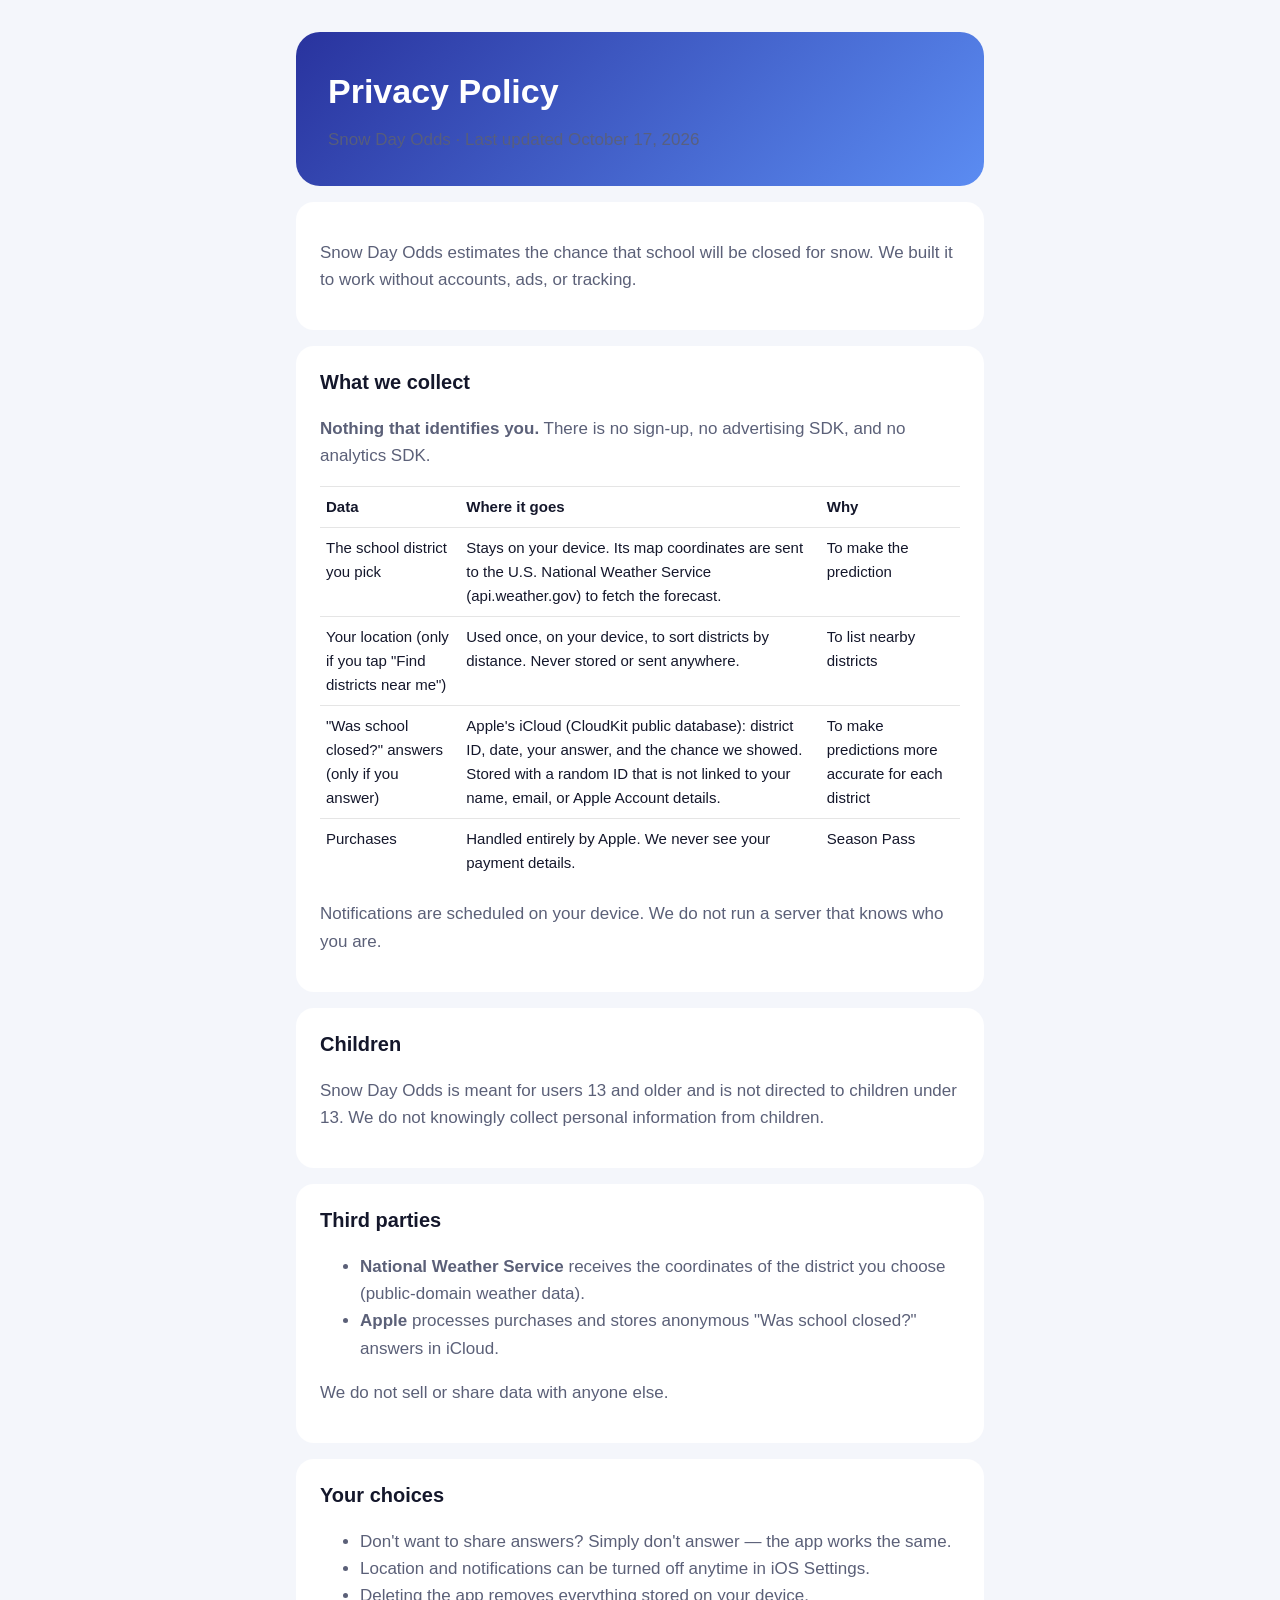
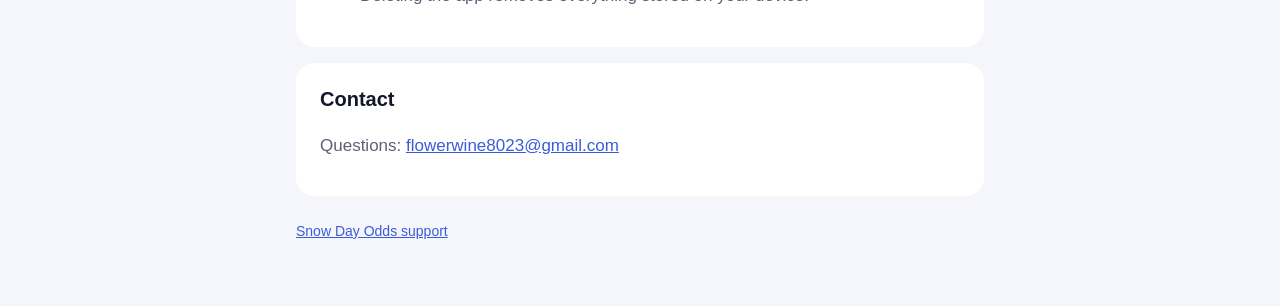
==== privacy/index.html @ 19a6c2b3 "Snow Day Odds support and privacy pages Co-Authored-By: Claude Opus 5.5 <noreply@anthropic.com>" ====
<!doctype html>
<html lang="en">
<head>
<meta charset="utf-8">
<meta name="viewport" content="width=device-width, initial-scale=1">
<title>Snow Day Odds — Privacy Policy</title>
<link rel="stylesheet" href="../style.css">
</head>
<body>
<main>
  <div class="hero">
    <h1>Privacy Policy</h1>
    <p>Snow Day Odds · Last updated October 17, 2026</p>
  </div>
  <section>
    <p>Snow Day Odds estimates the chance that school will be closed for snow. We built it to work without accounts, ads, or tracking.</p>
  </section>
  <section>
    <h2>What we collect</h2>
    <p><strong>Nothing that identifies you.</strong> There is no sign-up, no advertising SDK, and no analytics SDK.</p>
    <table>
      <tr><th>Data</th><th>Where it goes</th><th>Why</th></tr>
      <tr><td>The school district you pick</td><td>Stays on your device. Its map coordinates are sent to the U.S. National Weather Service (api.weather.gov) to fetch the forecast.</td><td>To make the prediction</td></tr>
      <tr><td>Your location (only if you tap "Find districts near me")</td><td>Used once, on your device, to sort districts by distance. Never stored or sent anywhere.</td><td>To list nearby districts</td></tr>
      <tr><td>"Was school closed?" answers (only if you answer)</td><td>Apple's iCloud (CloudKit public database): district ID, date, your answer, and the chance we showed. Stored with a random ID that is not linked to your name, email, or Apple Account details.</td><td>To make predictions more accurate for each district</td></tr>
      <tr><td>Purchases</td><td>Handled entirely by Apple. We never see your payment details.</td><td>Season Pass</td></tr>
    </table>
    <p>Notifications are scheduled on your device. We do not run a server that knows who you are.</p>
  </section>
  <section>
    <h2>Children</h2>
    <p>Snow Day Odds is meant for users 13 and older and is not directed to children under 13. We do not knowingly collect personal information from children.</p>
  </section>
  <section>
    <h2>Third parties</h2>
    <ul>
      <li><strong>National Weather Service</strong> receives the coordinates of the district you choose (public-domain weather data).</li>
      <li><strong>Apple</strong> processes purchases and stores anonymous "Was school closed?" answers in iCloud.</li>
    </ul>
    <p>We do not sell or share data with anyone else.</p>
  </section>
  <section>
    <h2>Your choices</h2>
    <ul>
      <li>Don't want to share answers? Simply don't answer — the app works the same.</li>
      <li>Location and notifications can be turned off anytime in iOS Settings.</li>
      <li>Deleting the app removes everything stored on your device.</li>
    </ul>
  </section>
  <section>
    <h2>Contact</h2>
    <p>Questions: <a href="mailto:flowerwine8023@gmail.com">flowerwine8023@gmail.com</a></p>
  </section>
  <footer><a href="../">Snow Day Odds support</a></footer>
</main>
</body>
</html>
---- style.css ----
:root { --bg: #f4f6fb; --card: #fff; --text: #14172b; --muted: #5b6078; --brand: #3b5cd9; }
@media (prefers-color-scheme: dark) { :root { --bg: #0d0f1a; --card: #171a2b; --text: #eef0fa; --muted: #a2a7c2; --brand: #7a9eff; } }
* { box-sizing: border-box; }
body { margin: 0; background: var(--bg); color: var(--text); font: 17px/1.6 -apple-system, BlinkMacSystemFont, "Segoe UI", sans-serif; }
main { max-width: 720px; margin: 0 auto; padding: 32px 16px 64px; }
.hero { background: linear-gradient(135deg, #29339e, #5b8cf2); color: #fff; border-radius: 24px; padding: 32px; }
.hero h1 { margin: 0 0 8px; font-size: 34px; }
.hero p { margin: 0; opacity: .9; }
section { background: var(--card); border-radius: 18px; padding: 20px 24px; margin-top: 16px; }
h2 { font-size: 20px; margin: 0 0 8px; }
p, li { color: var(--muted); }
a { color: var(--brand); }
table { width: 100%; border-collapse: collapse; font-size: 15px; }
th, td { text-align: left; vertical-align: top; padding: 8px 6px; border-top: 1px solid rgba(127,127,127,.2); }
th { color: var(--text); }
footer { margin-top: 24px; font-size: 14px; color: var(--muted); }
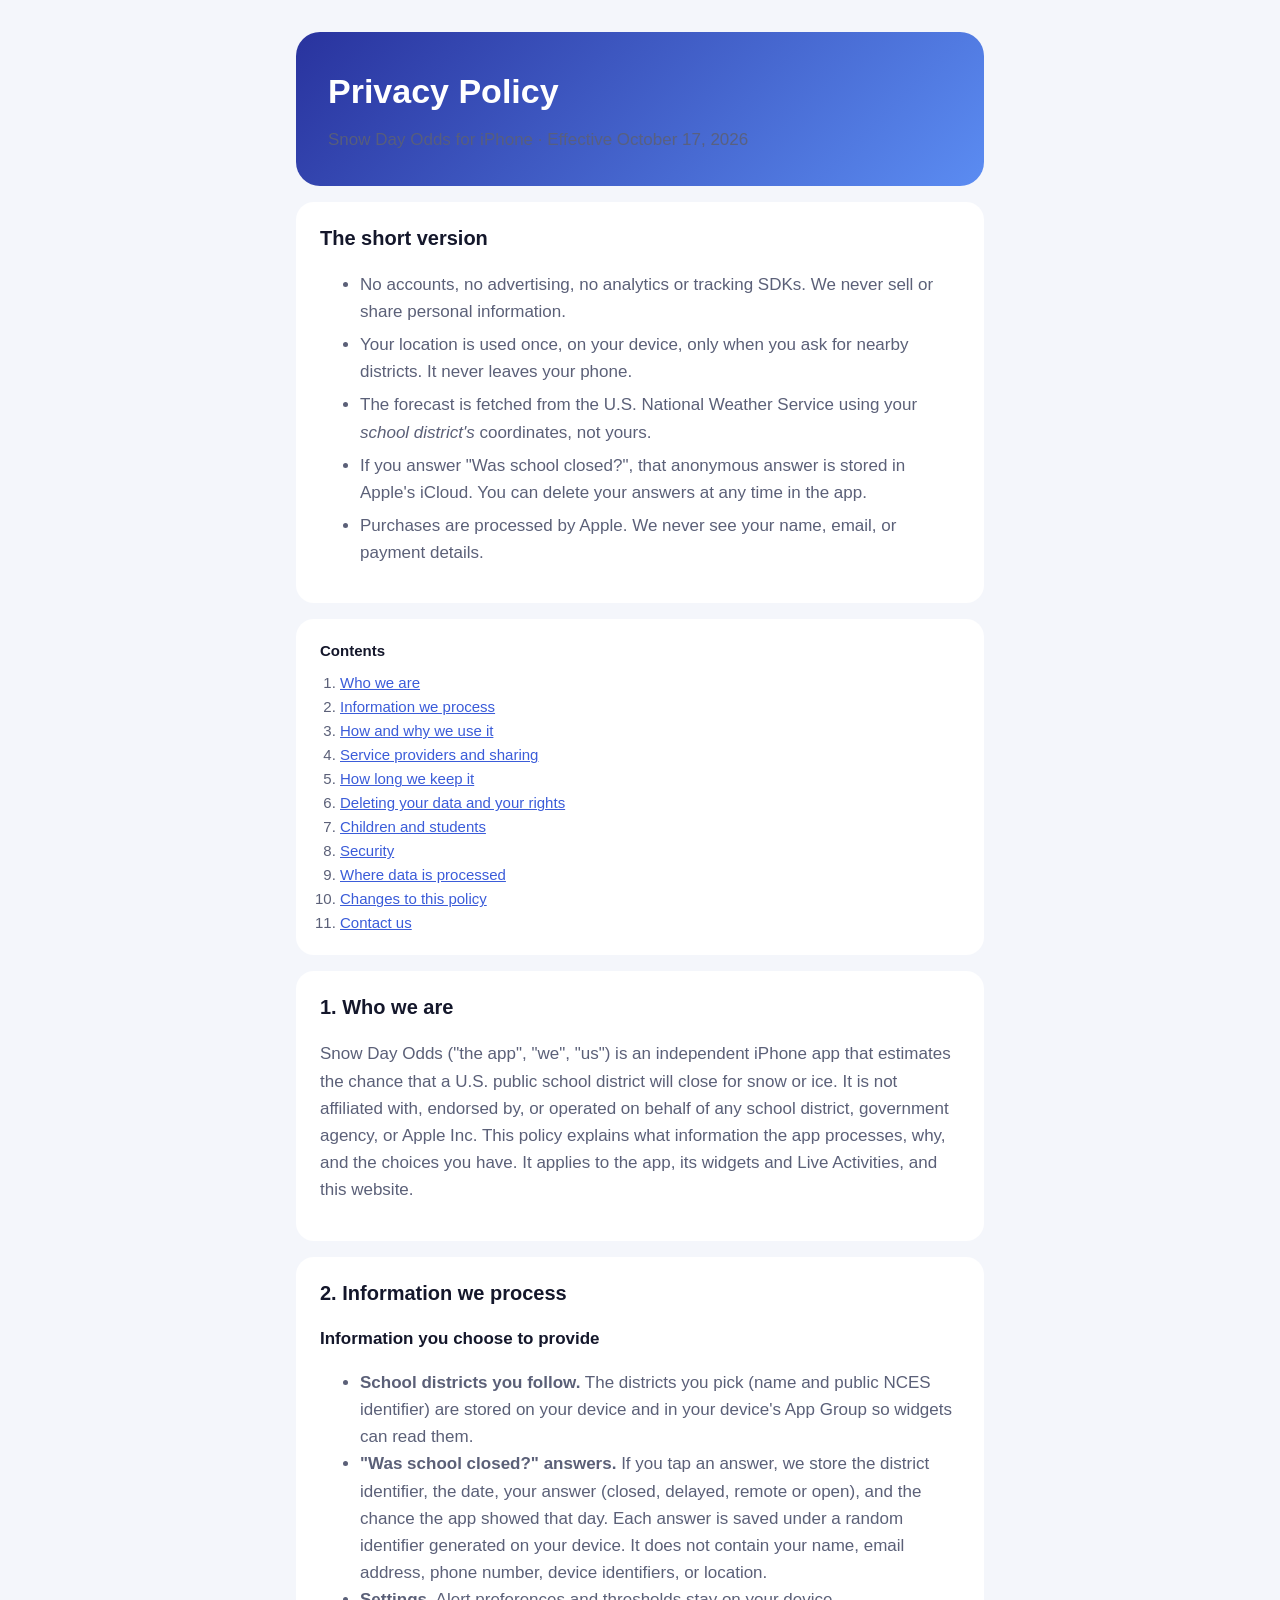
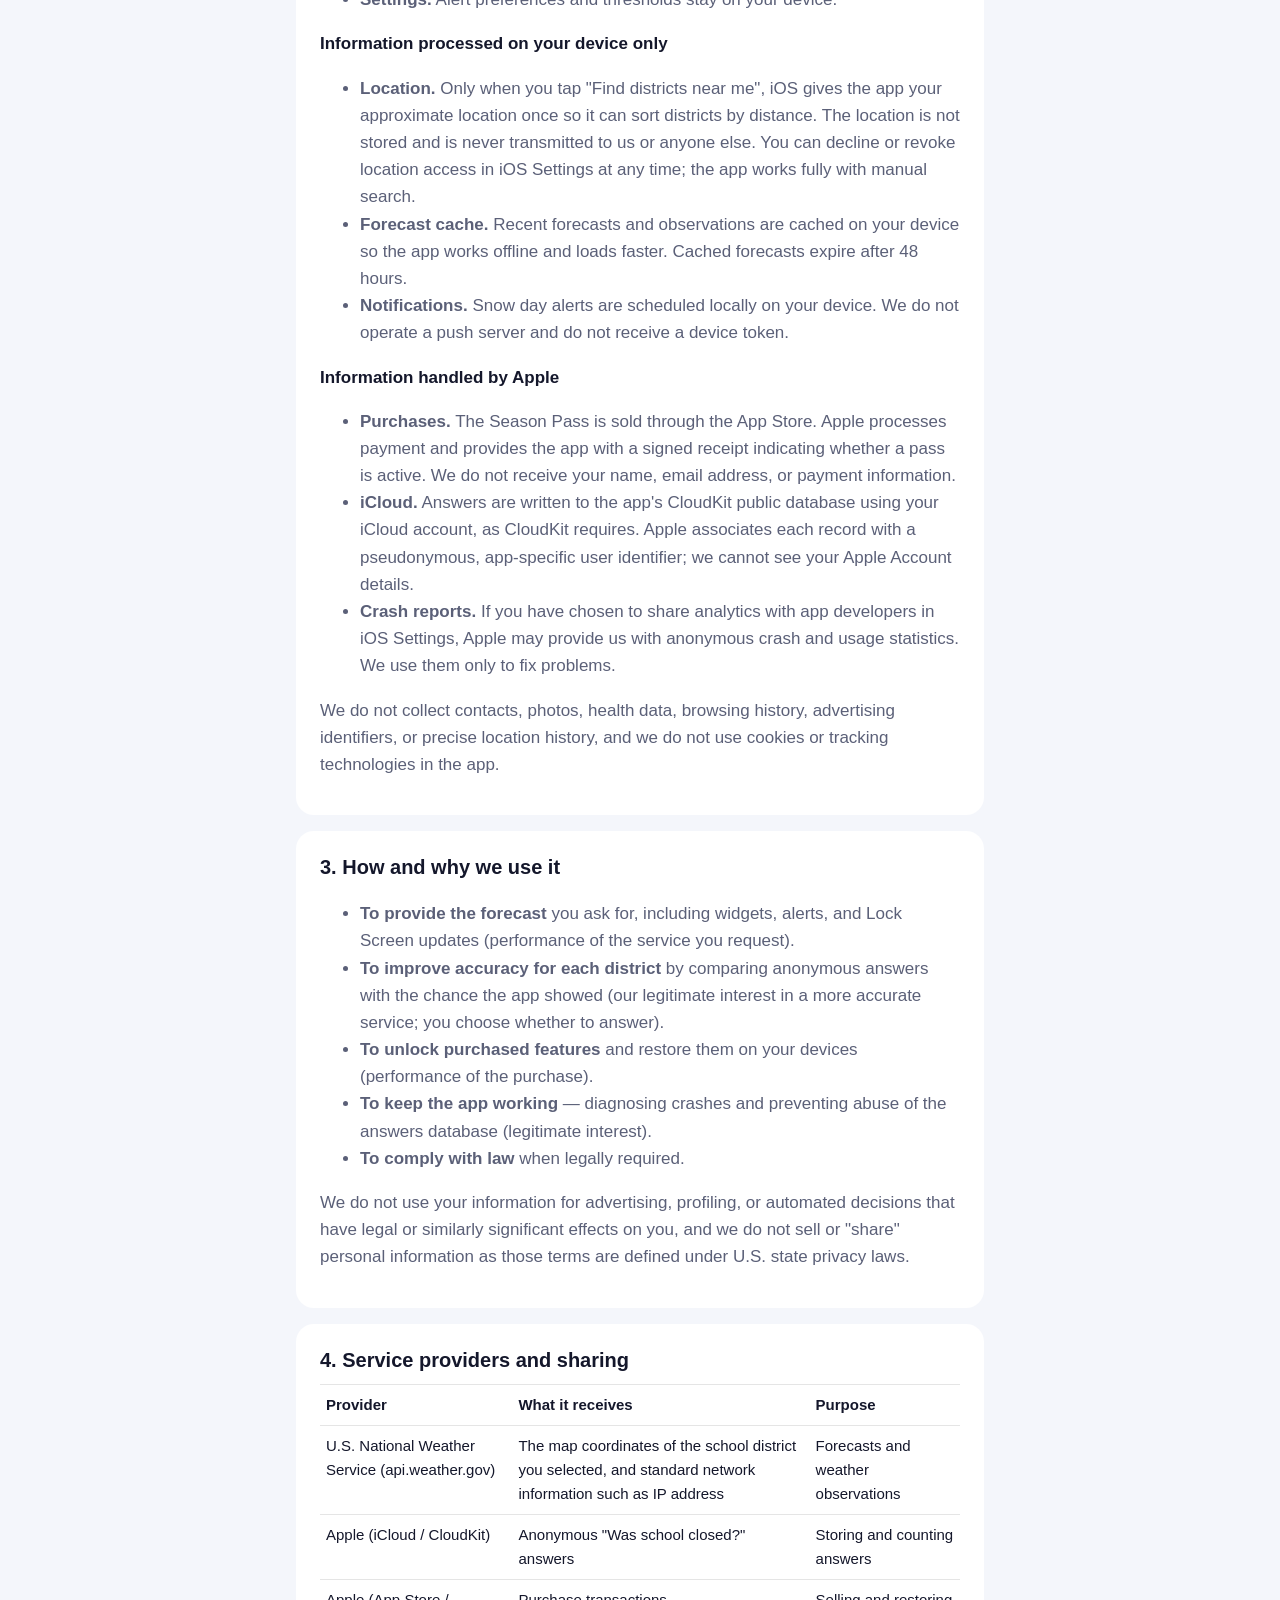
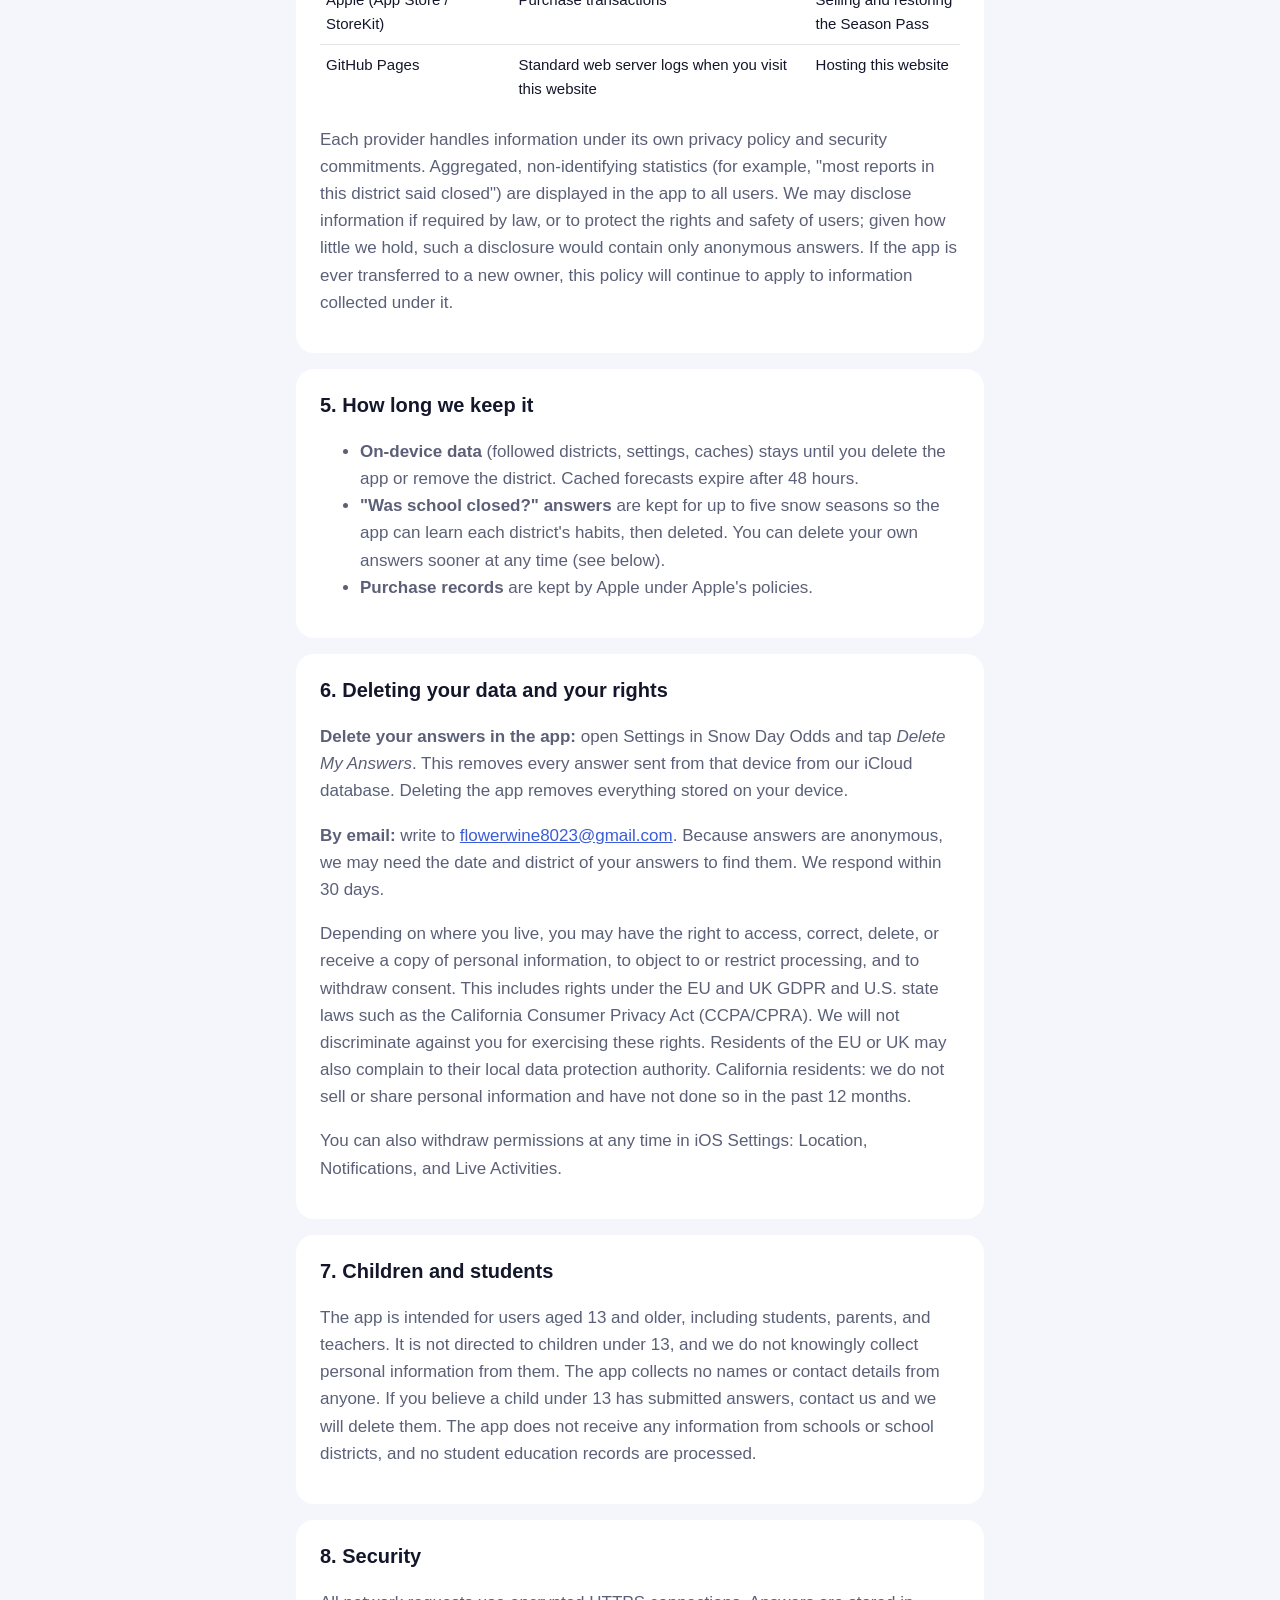
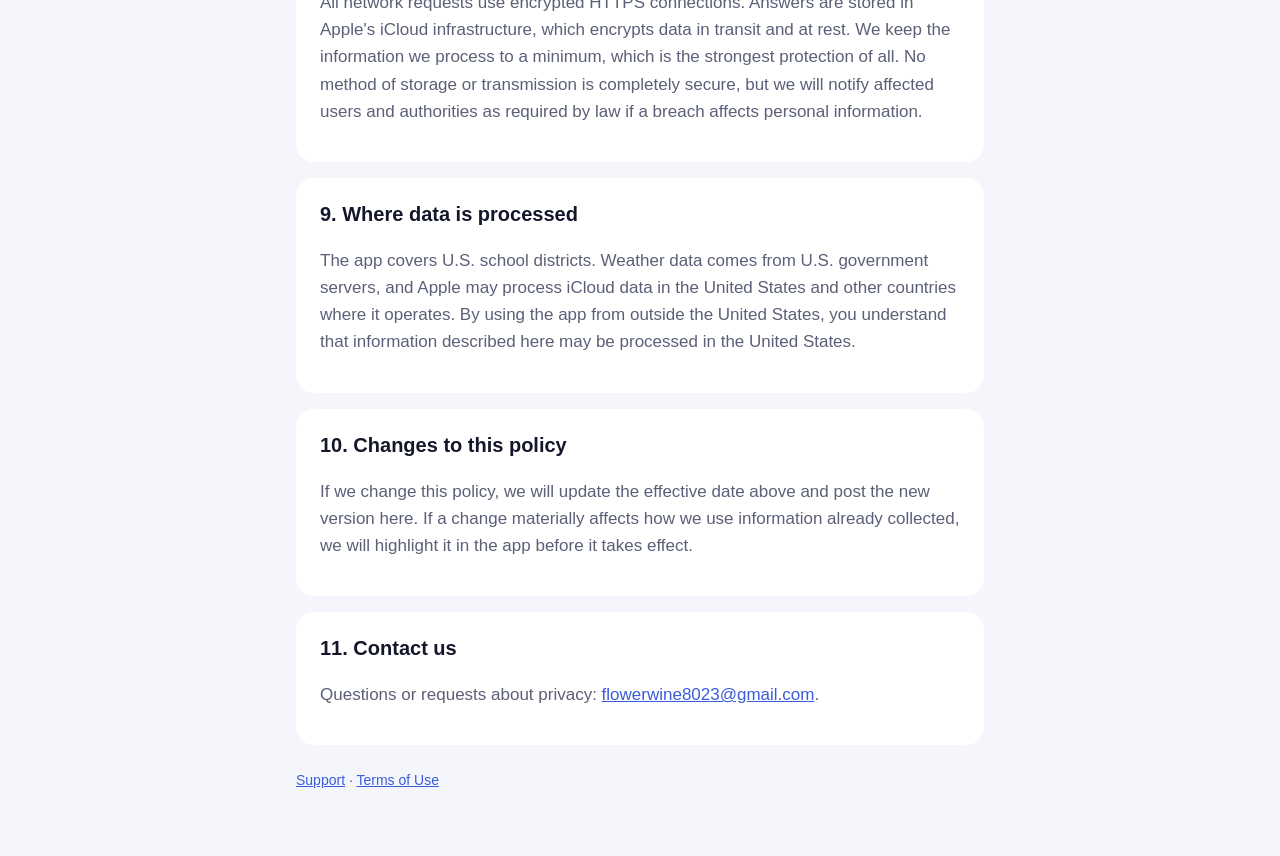
==== commit 5ca1c752: "Full privacy policy, terms of use, FAQ Co-Authored-By: Claude Opus 5.5 <noreply@anthropic.com>" ====
--- a/privacy/index.html
+++ b/privacy/index.html
@@ -10,48 +10,134 @@
 <main>
   <div class="hero">
     <h1>Privacy Policy</h1>
-    <p>Snow Day Odds · Last updated October 17, 2026</p>
+    <p>Snow Day Odds for iPhone · Effective October 17, 2026</p>
   </div>
-  <section>
-    <p>Snow Day Odds estimates the chance that school will be closed for snow. We built it to work without accounts, ads, or tracking.</p>
-  </section>
-  <section>
-    <h2>What we collect</h2>
-    <p><strong>Nothing that identifies you.</strong> There is no sign-up, no advertising SDK, and no analytics SDK.</p>
-    <table>
-      <tr><th>Data</th><th>Where it goes</th><th>Why</th></tr>
-      <tr><td>The school district you pick</td><td>Stays on your device. Its map coordinates are sent to the U.S. National Weather Service (api.weather.gov) to fetch the forecast.</td><td>To make the prediction</td></tr>
-      <tr><td>Your location (only if you tap "Find districts near me")</td><td>Used once, on your device, to sort districts by distance. Never stored or sent anywhere.</td><td>To list nearby districts</td></tr>
-      <tr><td>"Was school closed?" answers (only if you answer)</td><td>Apple's iCloud (CloudKit public database): district ID, date, your answer, and the chance we showed. Stored with a random ID that is not linked to your name, email, or Apple Account details.</td><td>To make predictions more accurate for each district</td></tr>
-      <tr><td>Purchases</td><td>Handled entirely by Apple. We never see your payment details.</td><td>Season Pass</td></tr>
-    </table>
-    <p>Notifications are scheduled on your device. We do not run a server that knows who you are.</p>
-  </section>
-  <section>
-    <h2>Children</h2>
-    <p>Snow Day Odds is meant for users 13 and older and is not directed to children under 13. We do not knowingly collect personal information from children.</p>
-  </section>
-  <section>
-    <h2>Third parties</h2>
+
+  <section class="summary">
+    <h2>The short version</h2>
     <ul>
-      <li><strong>National Weather Service</strong> receives the coordinates of the district you choose (public-domain weather data).</li>
-      <li><strong>Apple</strong> processes purchases and stores anonymous "Was school closed?" answers in iCloud.</li>
-    </ul>
-    <p>We do not sell or share data with anyone else.</p>
-  </section>
-  <section>
-    <h2>Your choices</h2>
-    <ul>
-      <li>Don't want to share answers? Simply don't answer — the app works the same.</li>
-      <li>Location and notifications can be turned off anytime in iOS Settings.</li>
-      <li>Deleting the app removes everything stored on your device.</li>
+      <li>No accounts, no advertising, no analytics or tracking SDKs. We never sell or share personal information.</li>
+      <li>Your location is used once, on your device, only when you ask for nearby districts. It never leaves your phone.</li>
+      <li>The forecast is fetched from the U.S. National Weather Service using your <em>school district's</em> coordinates, not yours.</li>
+      <li>If you answer "Was school closed?", that anonymous answer is stored in Apple's iCloud. You can delete your answers at any time in the app.</li>
+      <li>Purchases are processed by Apple. We never see your name, email, or payment details.</li>
     </ul>
   </section>
+
   <section>
-    <h2>Contact</h2>
-    <p>Questions: <a href="mailto:flowerwine8023@gmail.com">flowerwine8023@gmail.com</a></p>
+    <nav class="toc">
+      <strong>Contents</strong>
+      <ol>
+        <li><a href="#who">Who we are</a></li>
+        <li><a href="#collect">Information we process</a></li>
+        <li><a href="#use">How and why we use it</a></li>
+        <li><a href="#share">Service providers and sharing</a></li>
+        <li><a href="#retention">How long we keep it</a></li>
+        <li><a href="#rights">Deleting your data and your rights</a></li>
+        <li><a href="#children">Children and students</a></li>
+        <li><a href="#security">Security</a></li>
+        <li><a href="#international">Where data is processed</a></li>
+        <li><a href="#changes">Changes to this policy</a></li>
+        <li><a href="#contact">Contact us</a></li>
+      </ol>
+    </nav>
   </section>
-  <footer><a href="../">Snow Day Odds support</a></footer>
+
+  <section id="who">
+    <h2>1. Who we are</h2>
+    <p>Snow Day Odds ("the app", "we", "us") is an independent iPhone app that estimates the chance that a U.S. public school district will close for snow or ice. It is not affiliated with, endorsed by, or operated on behalf of any school district, government agency, or Apple Inc. This policy explains what information the app processes, why, and the choices you have. It applies to the app, its widgets and Live Activities, and this website.</p>
+  </section>
+
+  <section id="collect">
+    <h2>2. Information we process</h2>
+    <h3>Information you choose to provide</h3>
+    <ul>
+      <li><strong>School districts you follow.</strong> The districts you pick (name and public NCES identifier) are stored on your device and in your device's App Group so widgets can read them.</li>
+      <li><strong>"Was school closed?" answers.</strong> If you tap an answer, we store the district identifier, the date, your answer (closed, delayed, remote or open), and the chance the app showed that day. Each answer is saved under a random identifier generated on your device. It does not contain your name, email address, phone number, device identifiers, or location.</li>
+      <li><strong>Settings.</strong> Alert preferences and thresholds stay on your device.</li>
+    </ul>
+    <h3>Information processed on your device only</h3>
+    <ul>
+      <li><strong>Location.</strong> Only when you tap "Find districts near me", iOS gives the app your approximate location once so it can sort districts by distance. The location is not stored and is never transmitted to us or anyone else. You can decline or revoke location access in iOS Settings at any time; the app works fully with manual search.</li>
+      <li><strong>Forecast cache.</strong> Recent forecasts and observations are cached on your device so the app works offline and loads faster. Cached forecasts expire after 48 hours.</li>
+      <li><strong>Notifications.</strong> Snow day alerts are scheduled locally on your device. We do not operate a push server and do not receive a device token.</li>
+    </ul>
+    <h3>Information handled by Apple</h3>
+    <ul>
+      <li><strong>Purchases.</strong> The Season Pass is sold through the App Store. Apple processes payment and provides the app with a signed receipt indicating whether a pass is active. We do not receive your name, email address, or payment information.</li>
+      <li><strong>iCloud.</strong> Answers are written to the app's CloudKit public database using your iCloud account, as CloudKit requires. Apple associates each record with a pseudonymous, app-specific user identifier; we cannot see your Apple Account details.</li>
+      <li><strong>Crash reports.</strong> If you have chosen to share analytics with app developers in iOS Settings, Apple may provide us with anonymous crash and usage statistics. We use them only to fix problems.</li>
+    </ul>
+    <p>We do not collect contacts, photos, health data, browsing history, advertising identifiers, or precise location history, and we do not use cookies or tracking technologies in the app.</p>
+  </section>
+
+  <section id="use">
+    <h2>3. How and why we use it</h2>
+    <ul>
+      <li><strong>To provide the forecast</strong> you ask for, including widgets, alerts, and Lock Screen updates (performance of the service you request).</li>
+      <li><strong>To improve accuracy for each district</strong> by comparing anonymous answers with the chance the app showed (our legitimate interest in a more accurate service; you choose whether to answer).</li>
+      <li><strong>To unlock purchased features</strong> and restore them on your devices (performance of the purchase).</li>
+      <li><strong>To keep the app working</strong> — diagnosing crashes and preventing abuse of the answers database (legitimate interest).</li>
+      <li><strong>To comply with law</strong> when legally required.</li>
+    </ul>
+    <p>We do not use your information for advertising, profiling, or automated decisions that have legal or similarly significant effects on you, and we do not sell or "share" personal information as those terms are defined under U.S. state privacy laws.</p>
+  </section>
+
+  <section id="share">
+    <h2>4. Service providers and sharing</h2>
+    <table>
+      <tr><th>Provider</th><th>What it receives</th><th>Purpose</th></tr>
+      <tr><td>U.S. National Weather Service (api.weather.gov)</td><td>The map coordinates of the school district you selected, and standard network information such as IP address</td><td>Forecasts and weather observations</td></tr>
+      <tr><td>Apple (iCloud / CloudKit)</td><td>Anonymous "Was school closed?" answers</td><td>Storing and counting answers</td></tr>
+      <tr><td>Apple (App Store / StoreKit)</td><td>Purchase transactions</td><td>Selling and restoring the Season Pass</td></tr>
+      <tr><td>GitHub Pages</td><td>Standard web server logs when you visit this website</td><td>Hosting this website</td></tr>
+    </table>
+    <p>Each provider handles information under its own privacy policy and security commitments. Aggregated, non-identifying statistics (for example, "most reports in this district said closed") are displayed in the app to all users. We may disclose information if required by law, or to protect the rights and safety of users; given how little we hold, such a disclosure would contain only anonymous answers. If the app is ever transferred to a new owner, this policy will continue to apply to information collected under it.</p>
+  </section>
+
+  <section id="retention">
+    <h2>5. How long we keep it</h2>
+    <ul>
+      <li><strong>On-device data</strong> (followed districts, settings, caches) stays until you delete the app or remove the district. Cached forecasts expire after 48 hours.</li>
+      <li><strong>"Was school closed?" answers</strong> are kept for up to five snow seasons so the app can learn each district's habits, then deleted. You can delete your own answers sooner at any time (see below).</li>
+      <li><strong>Purchase records</strong> are kept by Apple under Apple's policies.</li>
+    </ul>
+  </section>
+
+  <section id="rights">
+    <h2>6. Deleting your data and your rights</h2>
+    <p><strong>Delete your answers in the app:</strong> open Settings in Snow Day Odds and tap <em>Delete My Answers</em>. This removes every answer sent from that device from our iCloud database. Deleting the app removes everything stored on your device.</p>
+    <p><strong>By email:</strong> write to <a href="mailto:flowerwine8023@gmail.com">flowerwine8023@gmail.com</a>. Because answers are anonymous, we may need the date and district of your answers to find them. We respond within 30 days.</p>
+    <p>Depending on where you live, you may have the right to access, correct, delete, or receive a copy of personal information, to object to or restrict processing, and to withdraw consent. This includes rights under the EU and UK GDPR and U.S. state laws such as the California Consumer Privacy Act (CCPA/CPRA). We will not discriminate against you for exercising these rights. Residents of the EU or UK may also complain to their local data protection authority. California residents: we do not sell or share personal information and have not done so in the past 12 months.</p>
+    <p>You can also withdraw permissions at any time in iOS Settings: Location, Notifications, and Live Activities.</p>
+  </section>
+
+  <section id="children">
+    <h2>7. Children and students</h2>
+    <p>The app is intended for users aged 13 and older, including students, parents, and teachers. It is not directed to children under 13, and we do not knowingly collect personal information from them. The app collects no names or contact details from anyone. If you believe a child under 13 has submitted answers, contact us and we will delete them. The app does not receive any information from schools or school districts, and no student education records are processed.</p>
+  </section>
+
+  <section id="security">
+    <h2>8. Security</h2>
+    <p>All network requests use encrypted HTTPS connections. Answers are stored in Apple's iCloud infrastructure, which encrypts data in transit and at rest. We keep the information we process to a minimum, which is the strongest protection of all. No method of storage or transmission is completely secure, but we will notify affected users and authorities as required by law if a breach affects personal information.</p>
+  </section>
+
+  <section id="international">
+    <h2>9. Where data is processed</h2>
+    <p>The app covers U.S. school districts. Weather data comes from U.S. government servers, and Apple may process iCloud data in the United States and other countries where it operates. By using the app from outside the United States, you understand that information described here may be processed in the United States.</p>
+  </section>
+
+  <section id="changes">
+    <h2>10. Changes to this policy</h2>
+    <p>If we change this policy, we will update the effective date above and post the new version here. If a change materially affects how we use information already collected, we will highlight it in the app before it takes effect.</p>
+  </section>
+
+  <section id="contact">
+    <h2>11. Contact us</h2>
+    <p>Questions or requests about privacy: <a href="mailto:flowerwine8023@gmail.com">flowerwine8023@gmail.com</a>.</p>
+  </section>
+
+  <footer><a href="../">Support</a> · <a href="../terms/">Terms of Use</a></footer>
 </main>
 </body>
 </html>
--- a/style.css
+++ b/style.css
@@ -14,3 +14,7 @@
 th, td { text-align: left; vertical-align: top; padding: 8px 6px; border-top: 1px solid rgba(127,127,127,.2); }
 th { color: var(--text); }
 footer { margin-top: 24px; font-size: 14px; color: var(--muted); }
+nav.toc { font-size: 15px; }
+nav.toc ol { margin: 8px 0 0; padding-left: 20px; }
+h3 { font-size: 17px; margin: 16px 0 4px; }
+.summary li { margin-bottom: 6px; }
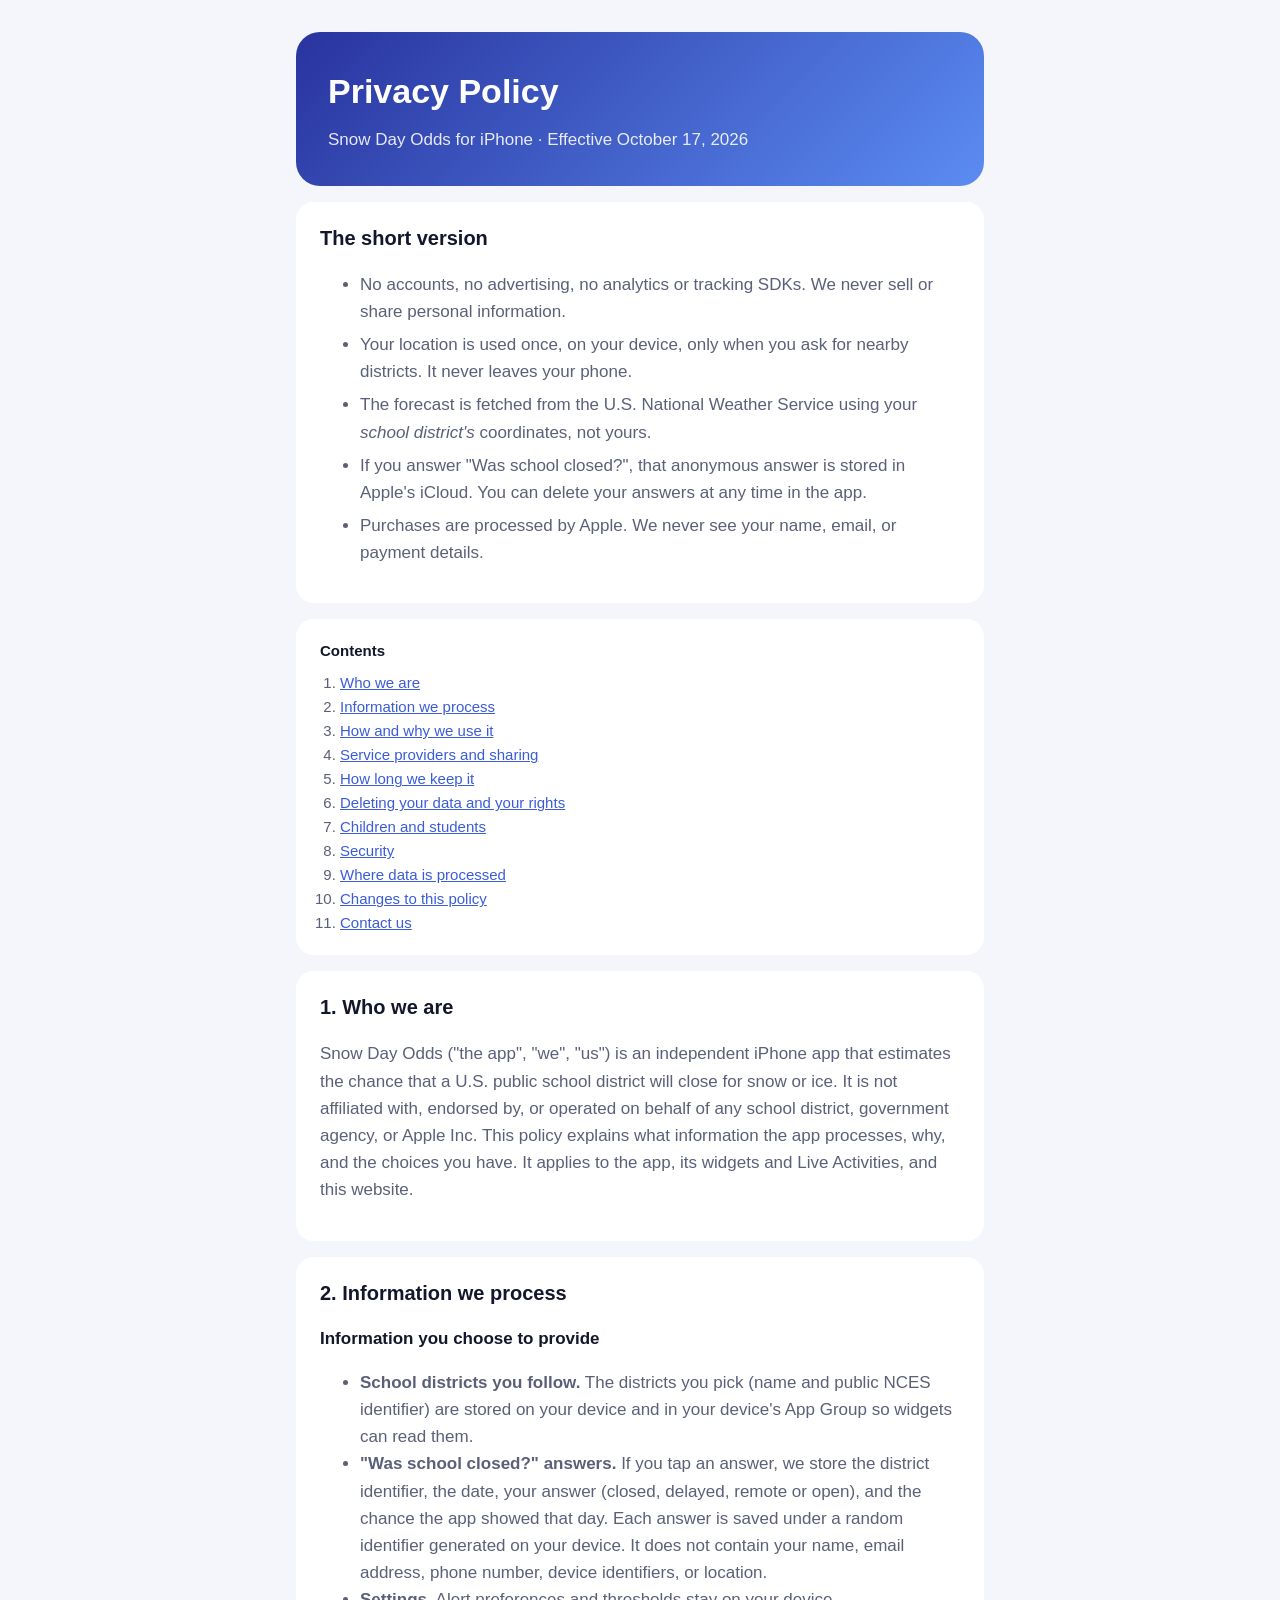
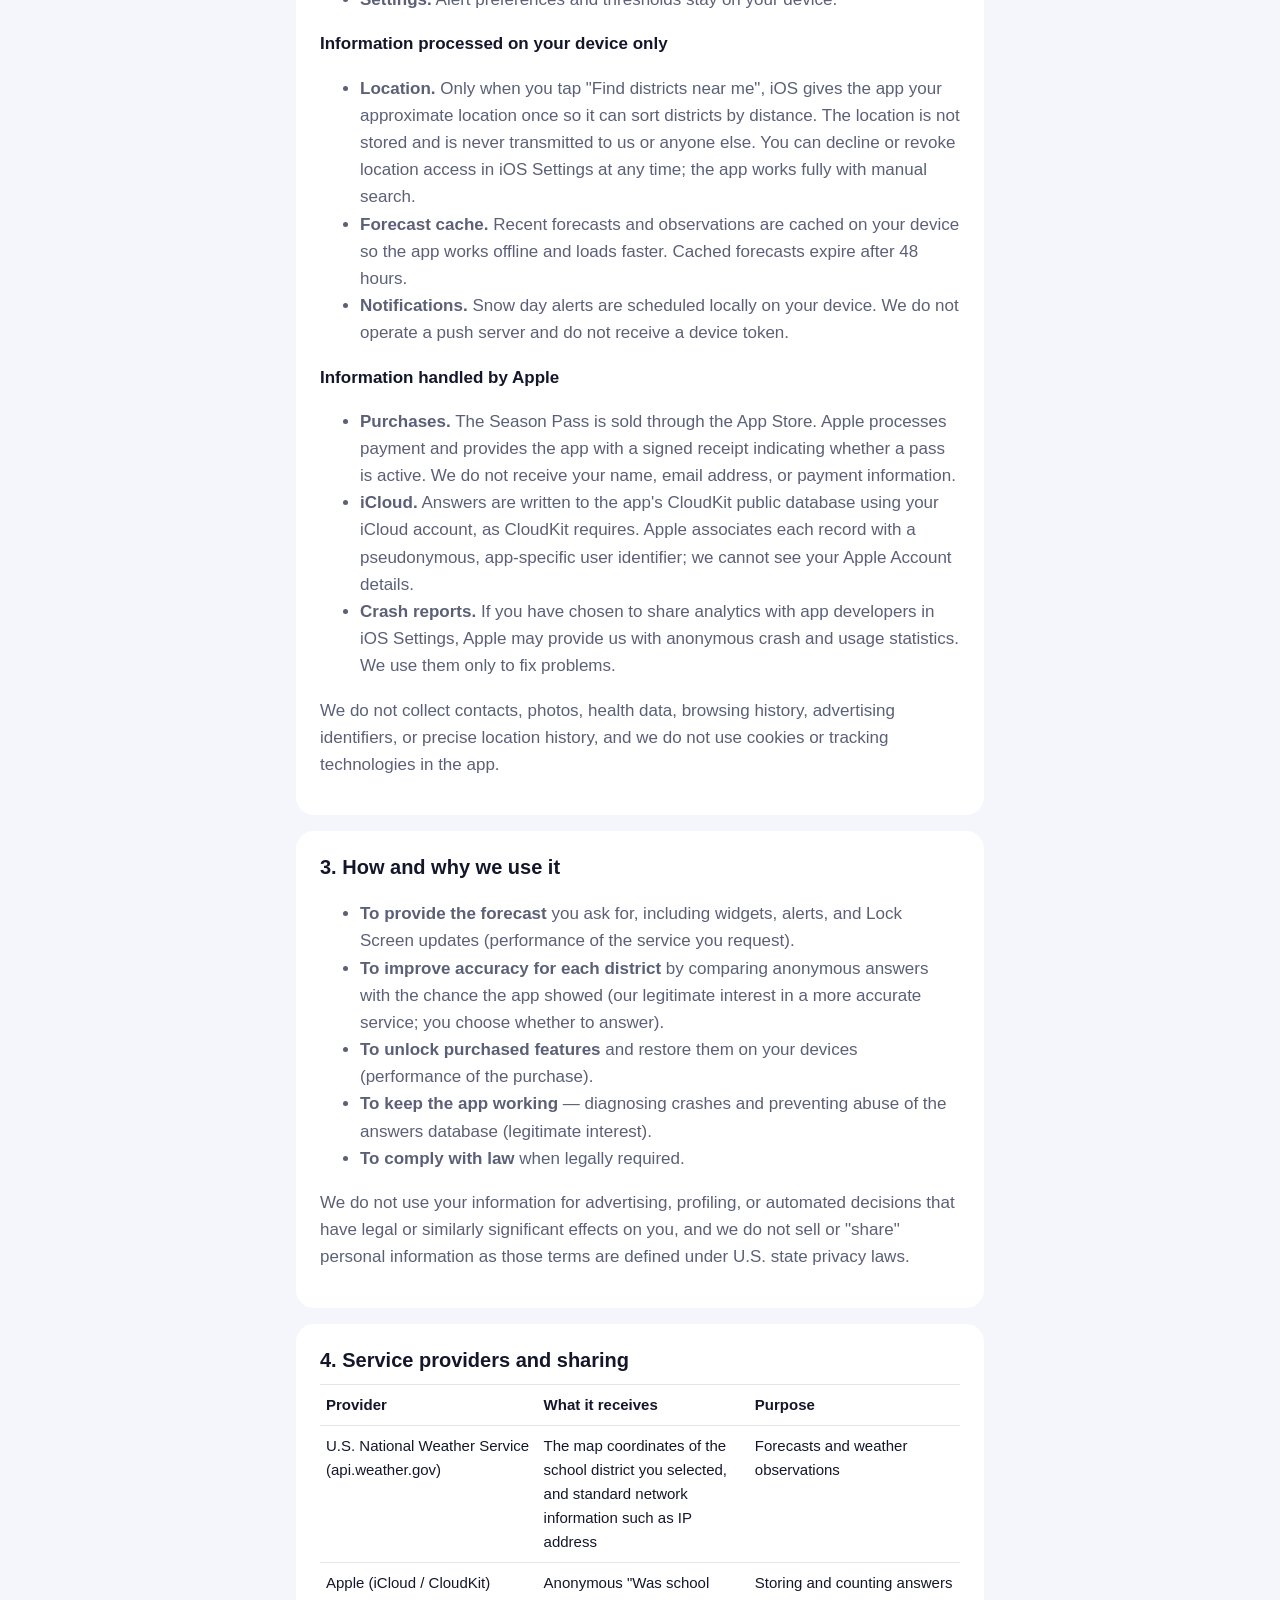
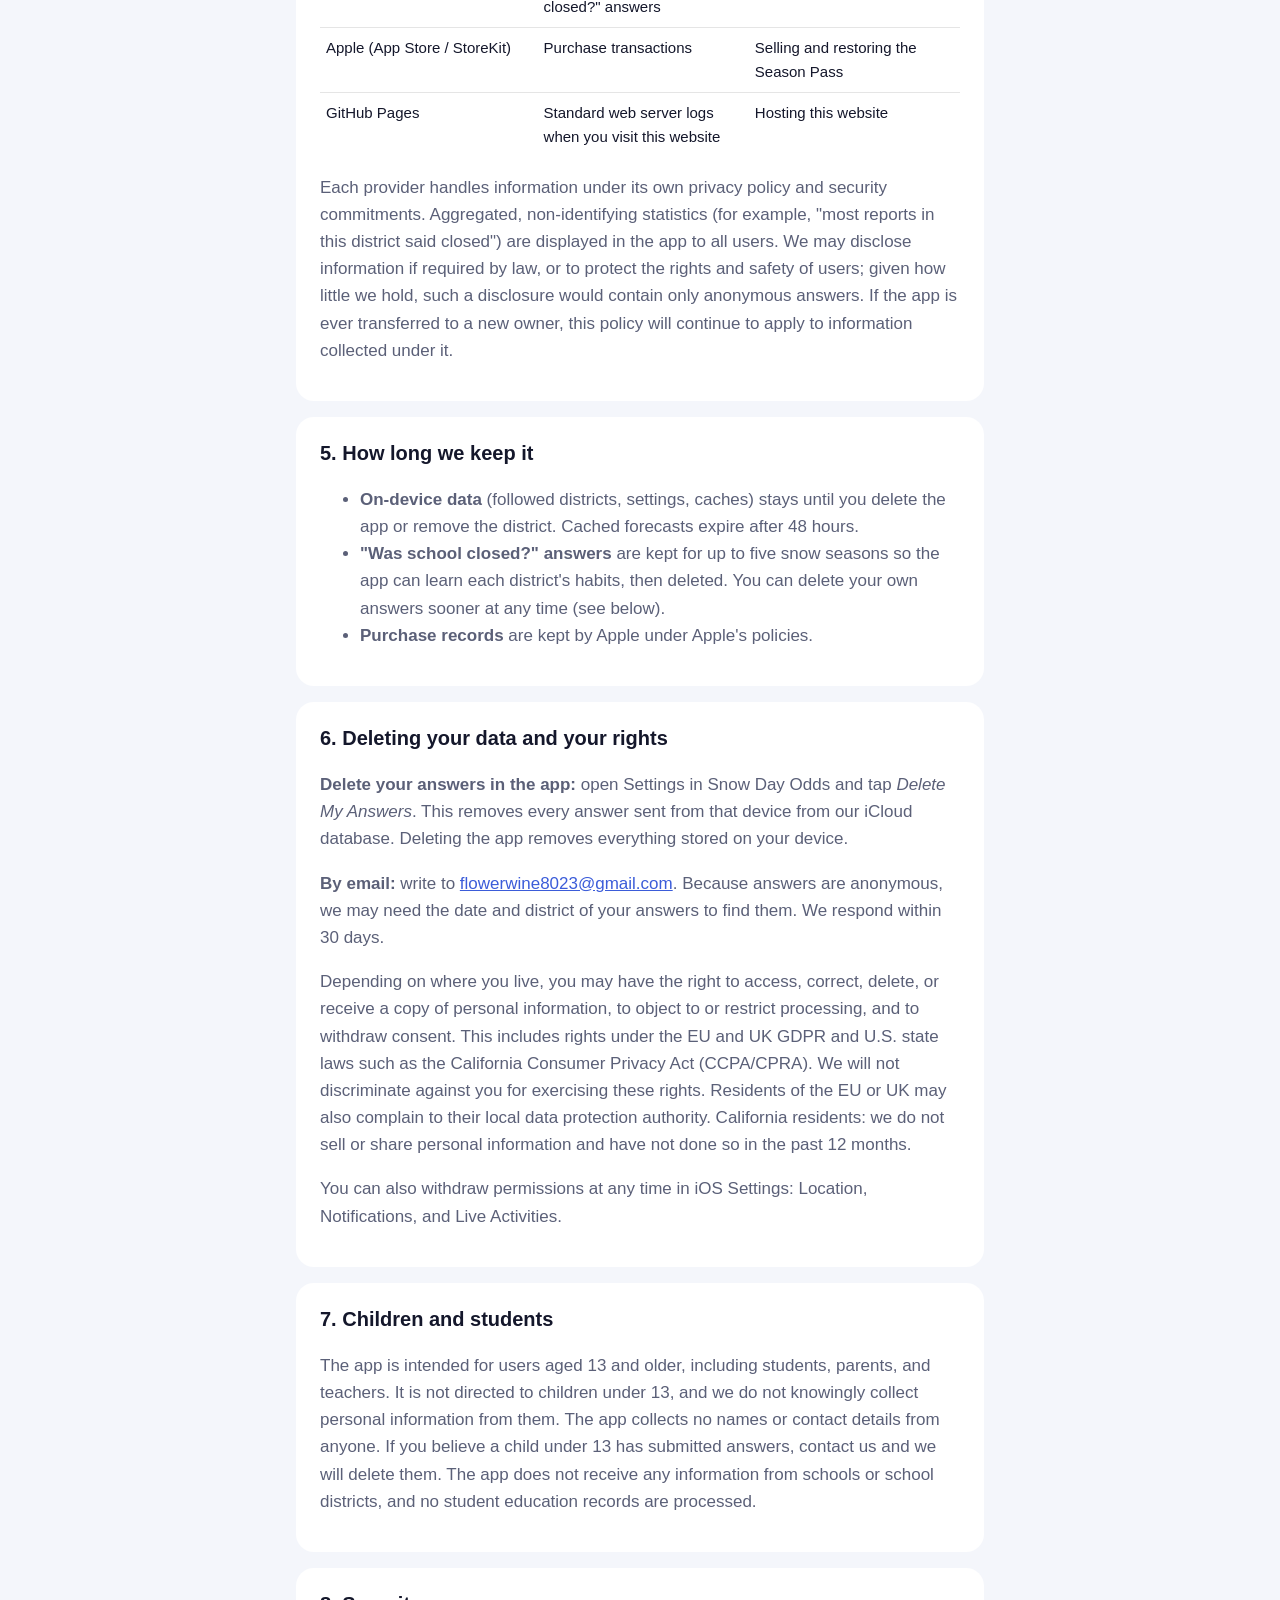
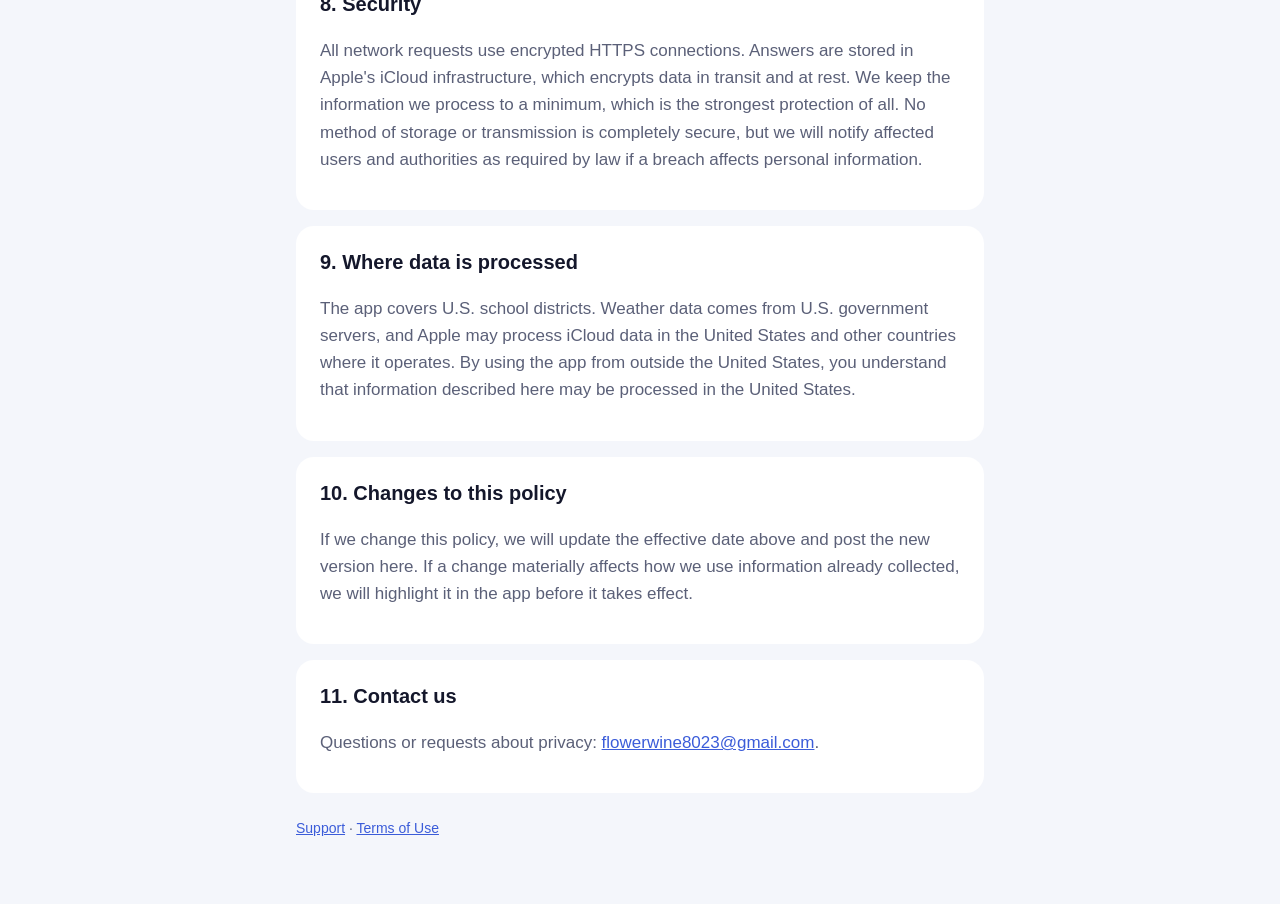
==== commit 18960dfe: "Cache-bust stylesheet Co-Authored-By: Claude Opus 5.5 <noreply@anthropic.com>" ====
--- a/privacy/index.html
+++ b/privacy/index.html
@@ -4,7 +4,7 @@
 <meta charset="utf-8">
 <meta name="viewport" content="width=device-width, initial-scale=1">
 <title>Snow Day Odds — Privacy Policy</title>
-<link rel="stylesheet" href="../style.css">
+<link rel="stylesheet" href="../style.css?v=2">
 </head>
 <body>
 <main>
--- a/style.css
+++ b/style.css
@@ -18,3 +18,10 @@
 nav.toc ol { margin: 8px 0 0; padding-left: 20px; }
 h3 { font-size: 17px; margin: 16px 0 4px; }
 .summary li { margin-bottom: 6px; }
+/* Keep wide content (tables, long URLs) inside a phone-width screen. */
+section { overflow-wrap: anywhere; }
+table { table-layout: fixed; }
+th:nth-child(1), td:nth-child(1) { width: 34%; }
+@media (max-width: 480px) { section { padding: 18px 16px; } .hero { padding: 24px 20px; } th, td { font-size: 14px; } }
+
+.hero p { color: rgba(255,255,255,.88); opacity: 1; }
